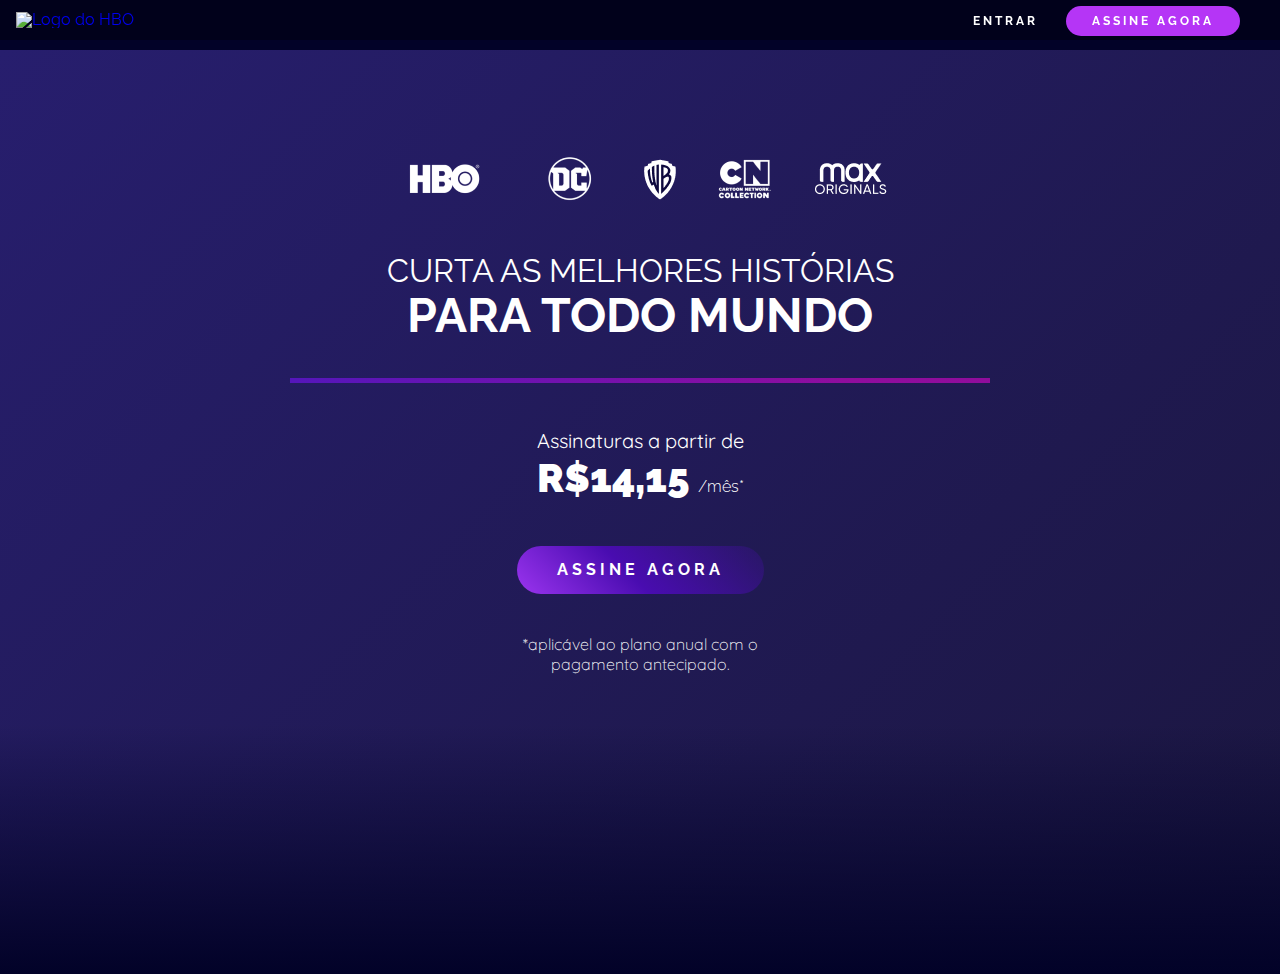
==== desafio-projeto-final/index.html @ c8a46933 "Adicionado animações no header." ====
<!DOCTYPE html>
<html lang="en">
  <head>
    <meta charset="UTF-8" />
    <meta http-equiv="X-UA-Compatible" content="IE=edge" />
    <meta name="viewport" content="width=device-width, initial-scale=1.0" />
    <link rel="stylesheet" href="./assets/styles/styles.css">
    <title>HBO Max</title>
  </head>
  <body>
    <header class="header">
      <nav class="menu">
        <a href="index.html" class="menu__logo">
            <img class="menu__logo-image"
            src="https://raw.githubusercontent.com/micheleambrosio/hbomax/85ffeaba746bdecaf8a9e4785da6135864cb60f9/assets/images/hbo-logo.svg"
            alt="Logo do HBO" />
        </a>
  
        <div class="menu__links">
          <a href="#" class="menu__item">Entrar</a>
          <a href="#" class="menu__item menu__item--button button ">Assine agora</a>
        </div>
      </nav>
      <section class="header__content">
        <article class="header__channels">
          <img class="header__channel" src="./assets/images/hbo.png" alt="HBO">
          <img class="header__channel" src="./assets/images/dc.png" alt="DC">
          <img class="header__channel header__image" src="./assets/images/wb.png" alt="Warner">
          <img class="header__channel" src="./assets/images/cartoon-network_neutral.png" alt="Cartoon Network">
          <img class="header__channel header__image" src="./assets/images/max_originals.png" alt="Max Originals">
        </article>

        <article class="header__title">
           <h1><span class="header__title--light">Curta as melhores histórias</span> para todo mundo</h1>
        </article>

        <div class="header__divider"></div>

        <article class="offer">
          <p>Assinaturas a partir de</p>
          <p class="offer__price">R$14,15 <span class="offer__price--small">/mês*</span></p>
        </article>

        <a href="#" class="header__button button button--gradient">assine agora</a>
        <article class="subscribe">
          <p class="text--small">*aplicável ao plano anual com o pagamento antecipado. </p>
        </article>
      </section>
    </header>

    <main>
      <section>
        
      </section>

      <section></section>
    </main>
    <footer></footer>
  </body>
</html>
---- desafio-projeto-final/assets/styles/styles.css ----
@import url(global.css);


body{
    background-color: var(--primary-color);
    color: var(--text-color)
}


.header{
    position: relative;
    margin-top: 50px;
    padding: 100px 0 300px;
    background: linear-gradient(-45deg, #56125b, #0f0f10, #271e6e);
    background-size: 400% 400%;
    animation: gradient 10s ease infinite alternate;
}
@keyframes gradient{
   0% {
      background-position: 0% 50%;
   }
   50%{
      background-position: 100% 50%;
   }
   100%{
      background-position: 0% 50%;
   }
}
header::after{
   content: "";
   width: 100%;
   height: 250px;
   background: linear-gradient(0deg,var(--primary-color), transparent);
   position: absolute;
   bottom: 0;
}
.header__content {
    margin: auto;
    display: flex;
    flex-direction: column;
    align-items: center;
    gap:40px;
    padding:0 40px;
}

.header__channels{
    display: flex;
    flex-wrap: wrap;
    justify-content: center;
    align-items: center;
    gap: 24px;
}

.header__channel{
    object-fit: cover;
}
 .header__title {
    text-transform:uppercase;
    line-height: 45px;
    text-align: center;
    font-size: 3rem;
    font-weight: bold;
 }
 .header__title--light {
    display: block;
    font-size: 2rem;
    font-weight: lighter;
 }

 .header__divider {
    width: 70%;
    max-width: 700px;
    height: 5px;
    background: var(--divider-bg-color);
 }

 .offer{
    text-align: center;
    font-size: 1.25rem;
    line-height: 2.3rem;
 }

 .offer__price {
    font-family: "Raleway", sans-serif;
    font-size: 2.5rem;
    font-weight: 900;
 }
 .offer__price--small{
    font-size: 1rem;
    font-weight: 300;
 }

 
 .subscribe{
    text-align: center;
    display: inline-block;
 }
 .subscribe .text--small {
    max-width: 300px;
    line-height: 1.25rem;
 }

 .header__button {
   animation: wiggle 2.2s 1s linear infinite;
 }
 .header__button:hover{
   animation-play-state: paused;
 }
 
 @keyframes wiggle {
   0%,
   10% {
     transform: rotate(0deg);
   }
   15% {
     transform: rotate(-15deg);
   }
   20% {
     transform: rotate(10deg);
   }
   25% {
     transform: rotate(-10deg);
   }
   30% {
     transform: rotate(10deg);
   }
   35% {
     transform: rotate(-10deg);
   }
   40%,
   100% {
     transform: rotate(0deg);
   }
 }
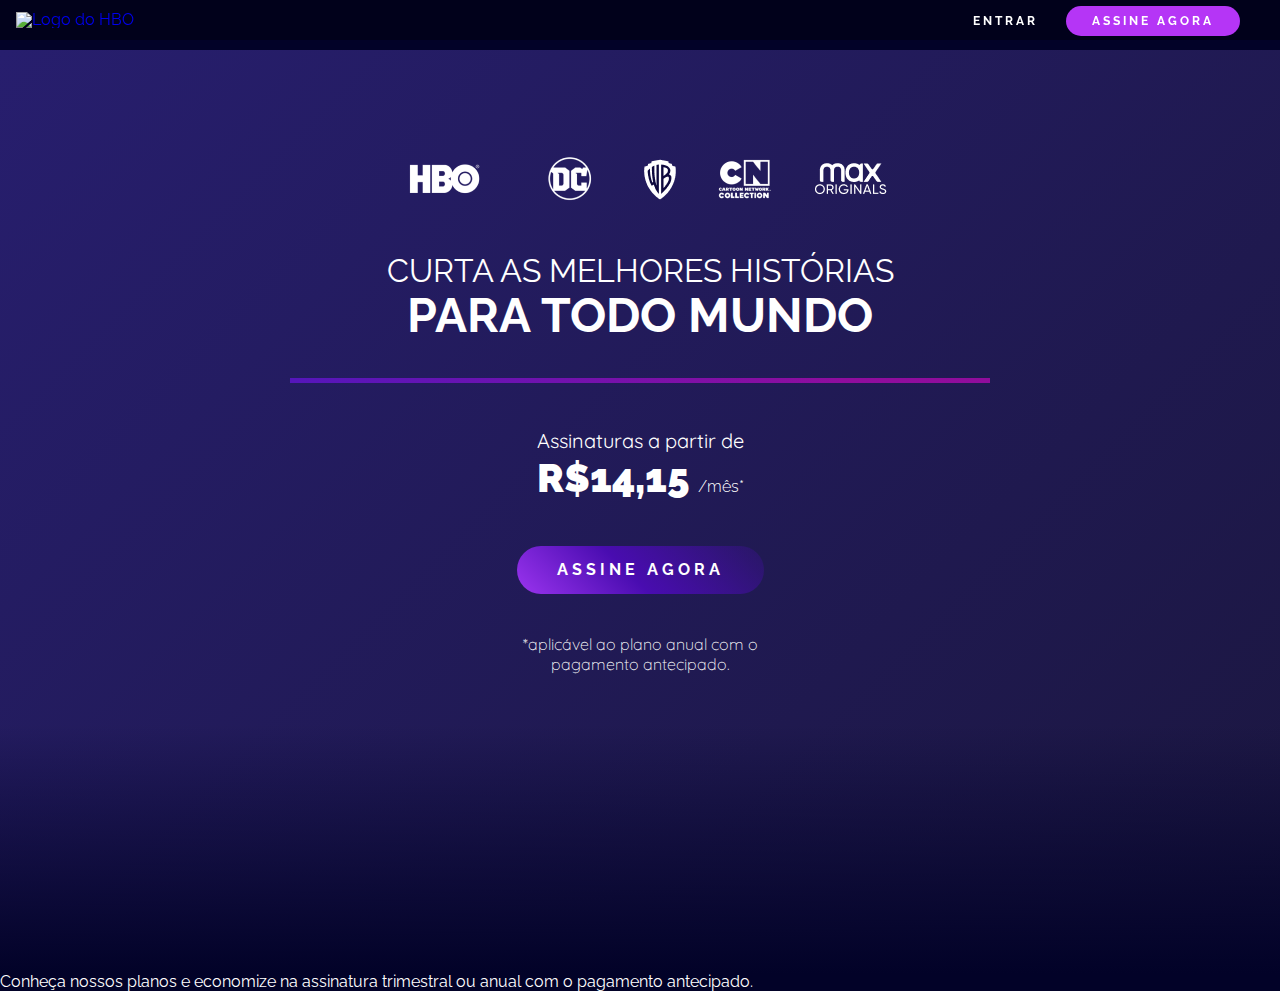
==== commit 3614e2ff: "Estruturado seção de cards de planos." ====
--- a/desafio-projeto-final/index.html
+++ b/desafio-projeto-final/index.html
@@ -18,7 +18,7 @@
   
         <div class="menu__links">
           <a href="#" class="menu__item">Entrar</a>
-          <a href="#" class="menu__item menu__item--button button ">Assine agora</a>
+          <a href="#subscription" class="menu__item menu__item--button button ">Assine agora</a>
         </div>
       </nav>
       <section class="header__content">
@@ -49,8 +49,17 @@
     </header>
 
     <main>
-      <section>
-        
+      <section id="subscription" class="subscription">
+        <div class="container">
+          <h2 class="title">
+            Conheça nossos planos e economize na assinatura trimestral ou anual
+            com o pagamento antecipado.
+          </h2>
+          <div class="subscription__plans">
+            <div class="subscription__cards"></div>
+            <div class="subscription__cards"></div>
+          </div>
+        </div>
       </section>
 
       <section></section>
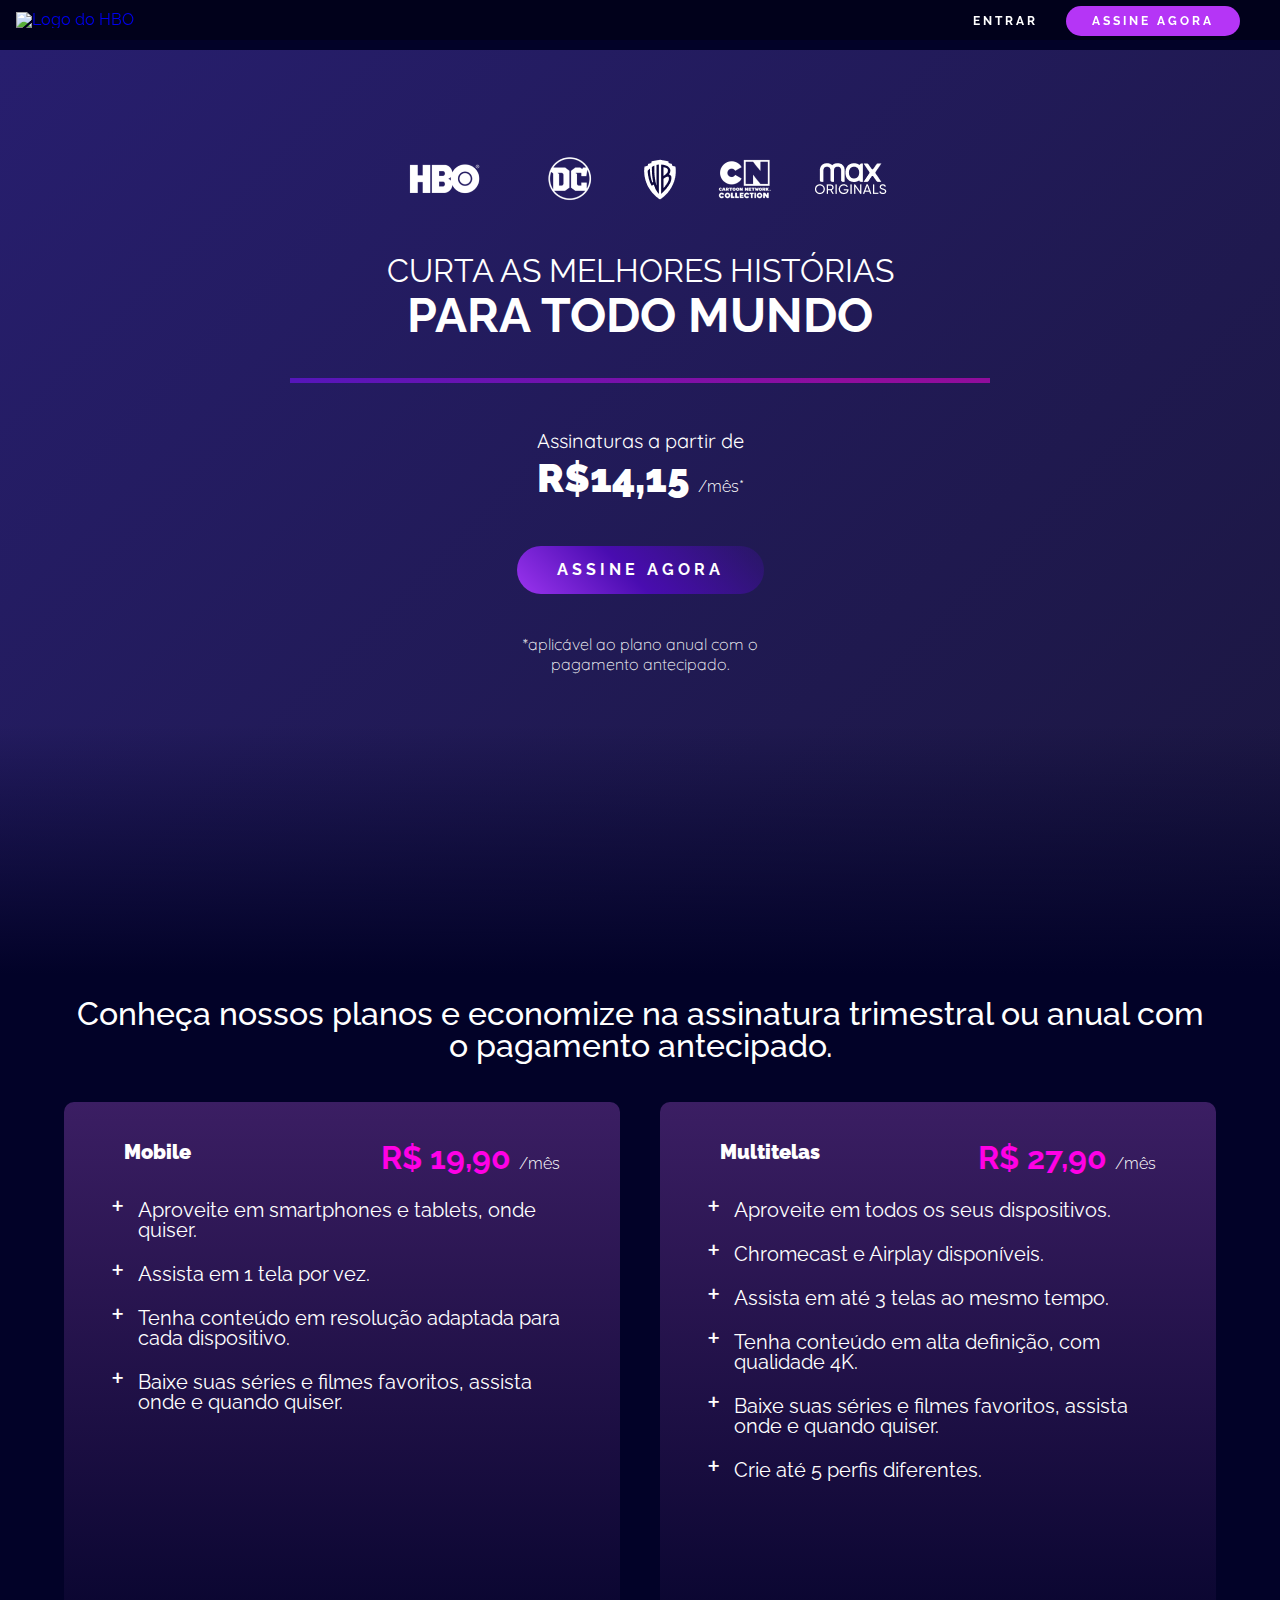
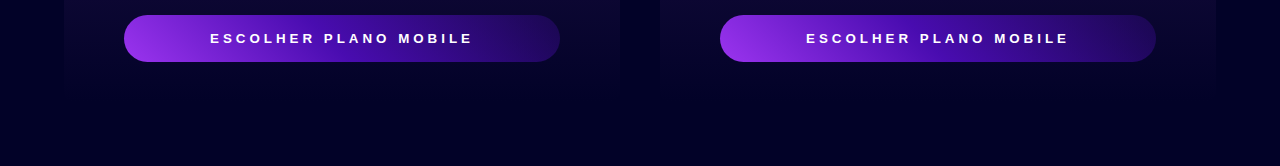
==== commit 36150cb3: "Estilizado cards do seção principal." ====
--- a/desafio-projeto-final/index.html
+++ b/desafio-projeto-final/index.html
@@ -49,20 +49,85 @@
     </header>
 
     <main>
+
       <section id="subscription" class="subscription">
+
         <div class="container">
+
           <h2 class="title">
             Conheça nossos planos e economize na assinatura trimestral ou anual
             com o pagamento antecipado.
           </h2>
+
           <div class="subscription__plans">
-            <div class="subscription__cards"></div>
-            <div class="subscription__cards"></div>
+
+            <div class="subscription__card">
+              <div>
+                <div class="subscription__plan">
+                  <h3>Mobile</h3>
+                  <p class="subscription__price">R$ 19,90 <span class="text--small">/mês</span></p>
+                </div>
+                <div class="subscription__goals">
+                  <ul>
+                    <li class="subscription__description">
+                      Aproveite em smartphones e tablets, onde quiser.
+                    </li>
+                    <li class="subscription__description">
+                      Assista em 1 tela por vez.
+                    </li>
+                    <li class="subscription__description">
+                      Tenha conteúdo em resolução adaptada para cada dispositivo.
+                    </li>
+                    <li class="subscription__description">
+                      Baixe suas séries e filmes favoritos, assista onde e quando
+                      quiser.
+                    </li>
+                  </ul>
+                </div>
+              </div>
+              <button class="button button--gradient">escolher plano mobile</button>
+            </div>
+
+            <div class="subscription__card">
+              <div>
+                <div class="subscription__plan">
+                  <h3>Multitelas</h3>
+                  <p class="subscription__price">R$ 27,90 <span class="text--small">/mês</span></p>
+                </div>
+                <div class="subscription__goals">
+                  <ul>
+                    <li class="subscription__description">
+                      Aproveite em todos os seus dispositivos.
+                    </li>
+                    <li class="subscription__description">
+                      Chromecast e Airplay disponíveis.
+                    </li>
+                    <li class="subscription__description">
+                      Assista em até 3 telas ao mesmo tempo.
+                    </li>
+                    <li class="subscription__description">
+                      Tenha conteúdo em alta definição, com qualidade 4K.
+                    </li>
+                    <li class="subscription__description">
+                      Baixe suas séries e filmes favoritos, assista onde e quando
+                      quiser.
+                    </li>
+                    <li class="subscription__description">
+                      Crie até 5 perfis diferentes.
+                    </li>
+                  </ul>
+                </div>
+              </div>
+              <button class="button button--gradient">escolher plano mobile</button>
+            </div>
+
           </div>
+
         </div>
       </section>
 
       <section></section>
+
     </main>
     <footer></footer>
   </body>
--- a/desafio-projeto-final/assets/styles/styles.css
+++ b/desafio-projeto-final/assets/styles/styles.css
@@ -133,10 +133,70 @@
    }
  }
 
- 
-
-
-
-
-
-
+ /* main */
+ .subscription{
+   /* adicionar imagem de fundo */
+ }
+ .subscription__plans{
+   display: flex;
+   justify-content: space-around;
+   margin: 40px 0px;
+   gap:40px;
+   perspective: 2000px;
+   perspective-origin:top ;
+
+ }
+ .subscription__card{
+   min-height: 600px;
+   display: flex;
+   flex-direction: column;
+   justify-content: space-between;
+   background: var(--card-bg-color);
+   padding: 40px 60px;
+   border-radius:10px;
+   transition: transform 1.2s ease-in-out 
+ }
+ .subscription__cards:hover{
+   /* Adicionar rotação  */
+   transform: rotateY(-45deg);
+ }
+ .title {
+   font-size: 2rem;
+   font-weight: 500;
+ }
+
+.subscription__plan{
+   display: flex;
+   justify-content: space-between;
+   font-size: 1.25rem;
+   font-weight: 900;
+   margin-bottom: 16px;
+}
+.subscription__price {
+  font-size: 2rem;
+  font-family: "Raleway", sans-serif;
+  color: var(--secondary-color);
+  font-weight: 700;
+}
+.subscription__price .text--small {
+   color: var(--text-color);
+ }
+
+.subscription__description{
+   text-align: left;
+   font-size: 1.25rem;
+   padding-left: 14px;
+   margin-bottom: 14px;
+}
+.subscription__description::marker {
+   content: "+";
+   font-size: 2rem;
+   margin: 0 8px 0 0;
+
+}
+
+
+
+
+
+
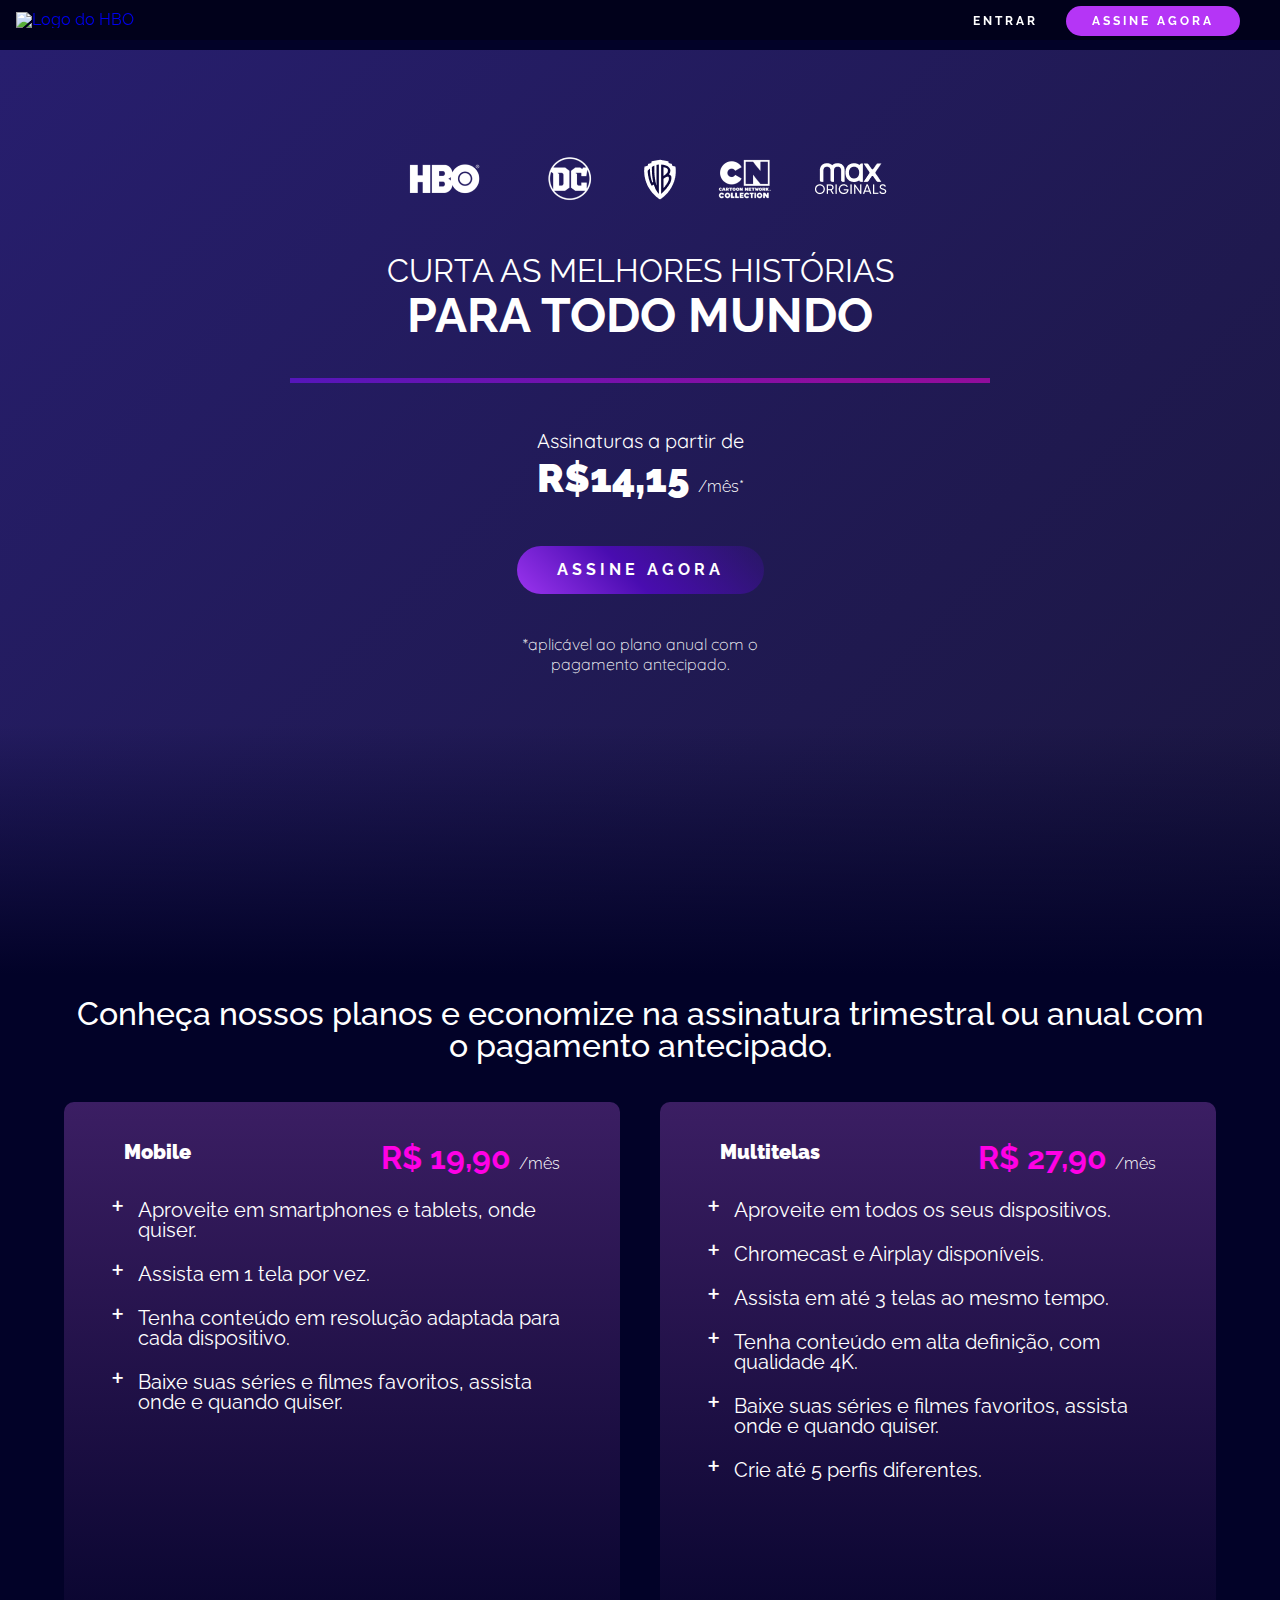
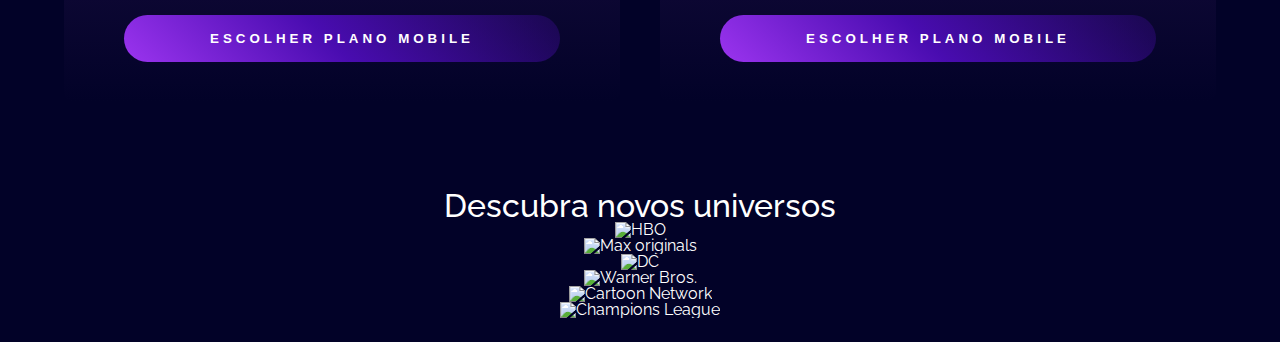
==== commit b199914b: "Estruturado seção de cards dos conteúdos." ====
--- a/desafio-projeto-final/index.html
+++ b/desafio-projeto-final/index.html
@@ -126,7 +126,38 @@
         </div>
       </section>
 
-      <section></section>
+      <section id="contents" class="contents container">
+
+        <h2 class="title">Descubra novos universos</h2>
+
+        <div class="contents__container">
+
+          <div class="contents__card">
+            <img src="https://github.com/micheleambrosio/hbomax/blob/master/assets/images/hbo-default_0.webp?raw=true" alt="HBO" class="contents__image">
+          </div>
+
+          <div class="contents__card">
+            <img src="https://github.com/micheleambrosio/hbomax/blob/master/assets/images/MAX-Default.webp?raw=true" alt="Max originals" class="contents__image">
+          </div>
+
+          <div class="contents__card">
+            <img src="https://github.com/micheleambrosio/hbomax/blob/master/assets/images/DC_Default.webp?raw=true" alt="DC" class="contents__image">
+          </div>
+
+          <div class="contents__card">
+            <img src="https://github.com/micheleambrosio/hbomax/blob/master/assets/images/WB-Default.webp?raw=true" alt="Warner Bros." class="contents__image">
+          </div>
+
+          <div class="contents__card">
+            <img src="https://github.com/micheleambrosio/hbomax/blob/master/assets/images/CN-Default.webp?raw=true" alt="Cartoon Network" class="contents__image">
+          </div>
+
+          <div class="contents__card">
+            <img src="https://github.com/micheleambrosio/hbomax/blob/master/assets/images/UCL-Default.webp?raw=true" alt="Champions League" class="contents__image">
+          </div>
+        </div>
+
+      </section>
 
     </main>
     <footer></footer>
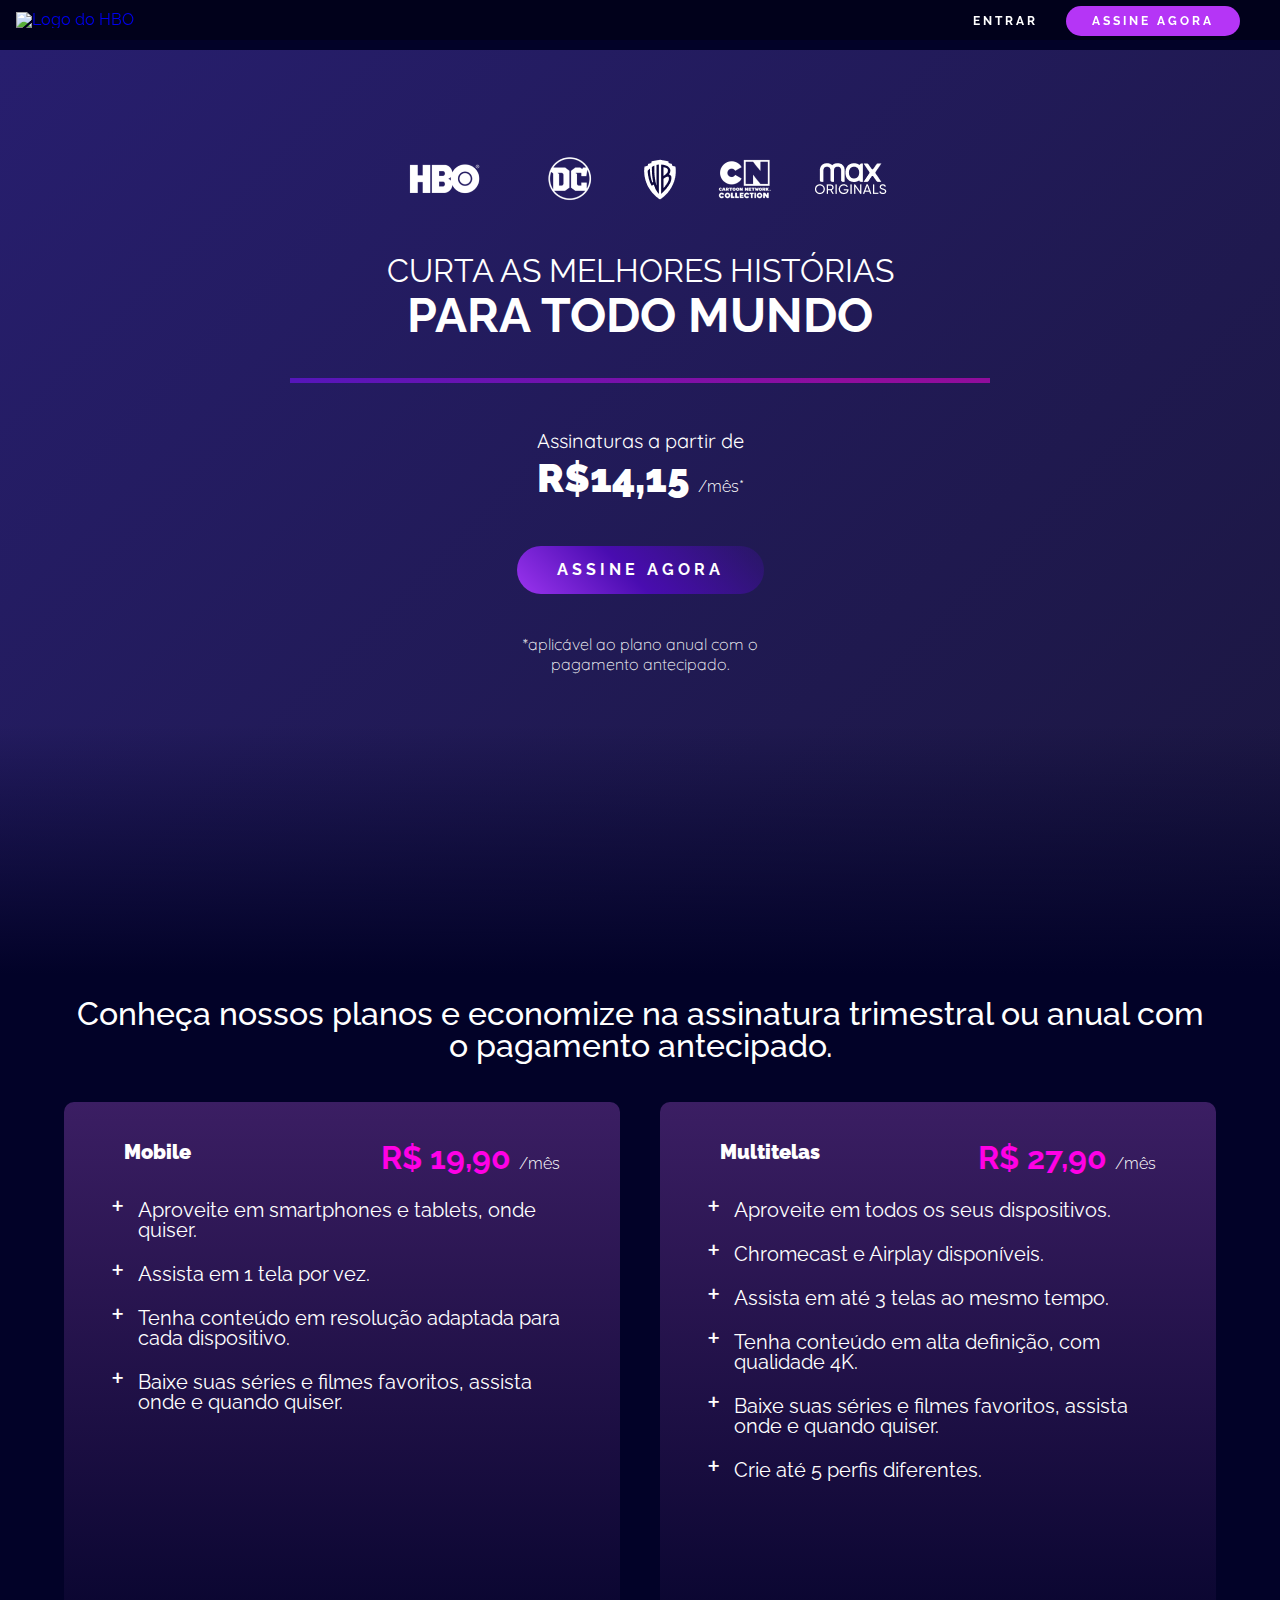
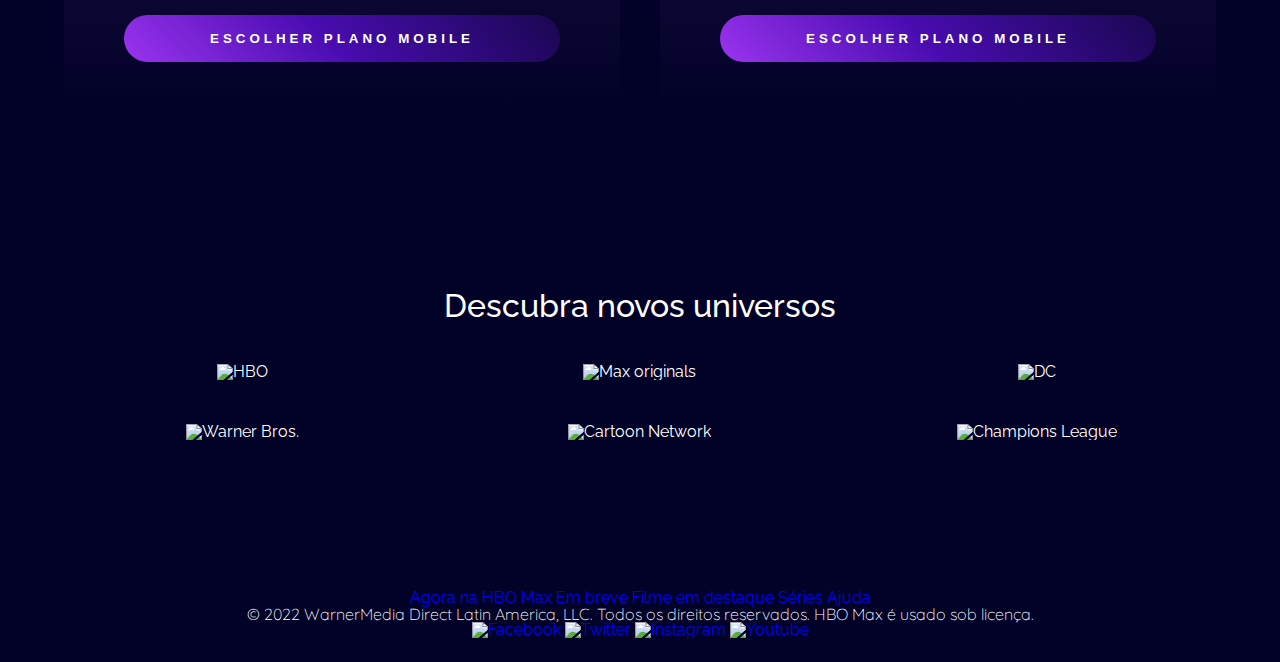
==== commit 2bcf6bce: "Estruturado footer da página." ====
--- a/desafio-projeto-final/index.html
+++ b/desafio-projeto-final/index.html
@@ -49,7 +49,6 @@
     </header>
 
     <main>
-
       <section id="subscription" class="subscription">
 
         <div class="container">
@@ -127,7 +126,6 @@
       </section>
 
       <section id="contents" class="contents container">
-
         <h2 class="title">Descubra novos universos</h2>
 
         <div class="contents__container">
@@ -156,10 +154,35 @@
             <img src="https://github.com/micheleambrosio/hbomax/blob/master/assets/images/UCL-Default.webp?raw=true" alt="Champions League" class="contents__image">
           </div>
         </div>
+      </section>
+    </main>
 
-      </section>
+    <footer class="footer container">
+      <div>
+        <a href="https://www.hbomax.com/br/pt/sitemap" class="fotter__link">Agora na HBO Max</a>
+        <a href="https://www.hbomax.com/br/pt/coming-soon" class="fotter__link">Em breve</a>
+        <a href="https://www.hbomax.com/br/pt/feature" class="fotter__link">Filme em destaque</a>
+        <a href="https://www.hbomax.com/br/pt/series" class="fotter__link">Séries</a>
+        <a href="https://help.hbomax.com/br" class="fotter__link">Ajuda</a>
+      </div>
 
-    </main>
-    <footer></footer>
+      <p class="text--small footer__copyr">© 2022 WarnerMedia Direct Latin America, LLC. Todos os direitos reservados. HBO Max é usado sob licença. </p>
+
+      <div class="footer__social">
+        <a href="https://www.facebook.com/HBOMaxBr/" class="footer__social-link">
+          <img src="https://github.com/micheleambrosio/hbomax/raw/master/assets/images/fb_0.png" alt="Facebook">
+        </a>
+        <a href="https://twitter.com/HBOMaxBR" class="footer__social-link">
+          <img src="https://github.com/micheleambrosio/hbomax/raw/master/assets/images/twitter_0.png" alt="Twitter">
+        </a>
+        <a href="https://www.instagram.com/hbomaxbr/" class="footer__social-link">
+          <img src="https://github.com/micheleambrosio/hbomax/raw/master/assets/images/instagram_0.png" alt="Instagram">
+        </a>
+        <a href="https://www.youtube.com/c/hbomaxbr" class="footer__social-link">
+          <img src="https://github.com/micheleambrosio/hbomax/raw/master/assets/images/youtube_0.png" alt="Youtube">
+        </a>
+      </div>
+
+    </footer>
   </body>
 </html>
--- a/desafio-projeto-final/assets/styles/styles.css
+++ b/desafio-projeto-final/assets/styles/styles.css
@@ -195,8 +195,65 @@
 
 }
 
-
-
-
-
-
+/* contents */
+.contents {
+  margin: 100px auto;
+}
+
+.contents__container{
+  margin-top: 40px;
+  display: grid;
+  grid-template-columns: repeat(3, 1fr);
+  gap: 40px;
+
+}
+
+.contents__card {
+  background-repeat: no-repeat;
+  background-size: cover;
+  background-position: center;
+  border-radius: 16px;
+  border: 2px solid transparent;
+  /* adicionar transição com hover*/
+  transition: transform 0.9s, background 1s, border 1s;
+}
+
+.contents__image{
+  width: 100%;
+  object-fit: cover;
+  object-position: center;
+  /* adicionar transição com hover */
+  transition: opacity 2s;
+}
+
+.contents__card:hover{
+  transform: scale(1.05);
+  border: 2px solid var(--tertiary-color)
+}
+
+.contents__card:hover .contents__image{
+  opacity: 0;
+}
+
+.contents__card:nth-child(1):hover{
+  background-image: url("https://github.com/micheleambrosio/hbomax/blob/master/assets/images/hbo-hover_0.webp?raw=true");
+}
+.contents__card:nth-child(2):hover{
+  background-image: url("https://github.com/micheleambrosio/hbomax/blob/master/assets/images/MAX-Hover.webp?raw=true");
+}
+.contents__card:nth-child(3):hover{
+  background-image: url("https://github.com/micheleambrosio/hbomax/blob/master/assets/images/DC-Hover.webp?raw=true");
+}
+.contents__card:nth-child(4):hover{
+  background-image: url("https://github.com/micheleambrosio/hbomax/blob/master/assets/images/WB-Hover.webp?raw=true");
+}
+.contents__card:nth-child(5):hover{
+  background-image: url("https://github.com/micheleambrosio/hbomax/blob/master/assets/images/CN-Hover.png?raw=true");
+}
+.contents__card:nth-child(6):hover{
+  background-image: url("https://github.com/micheleambrosio/hbomax/blob/master/assets/images/UCL-Hover.webp?raw=true");
+}
+
+
+
+
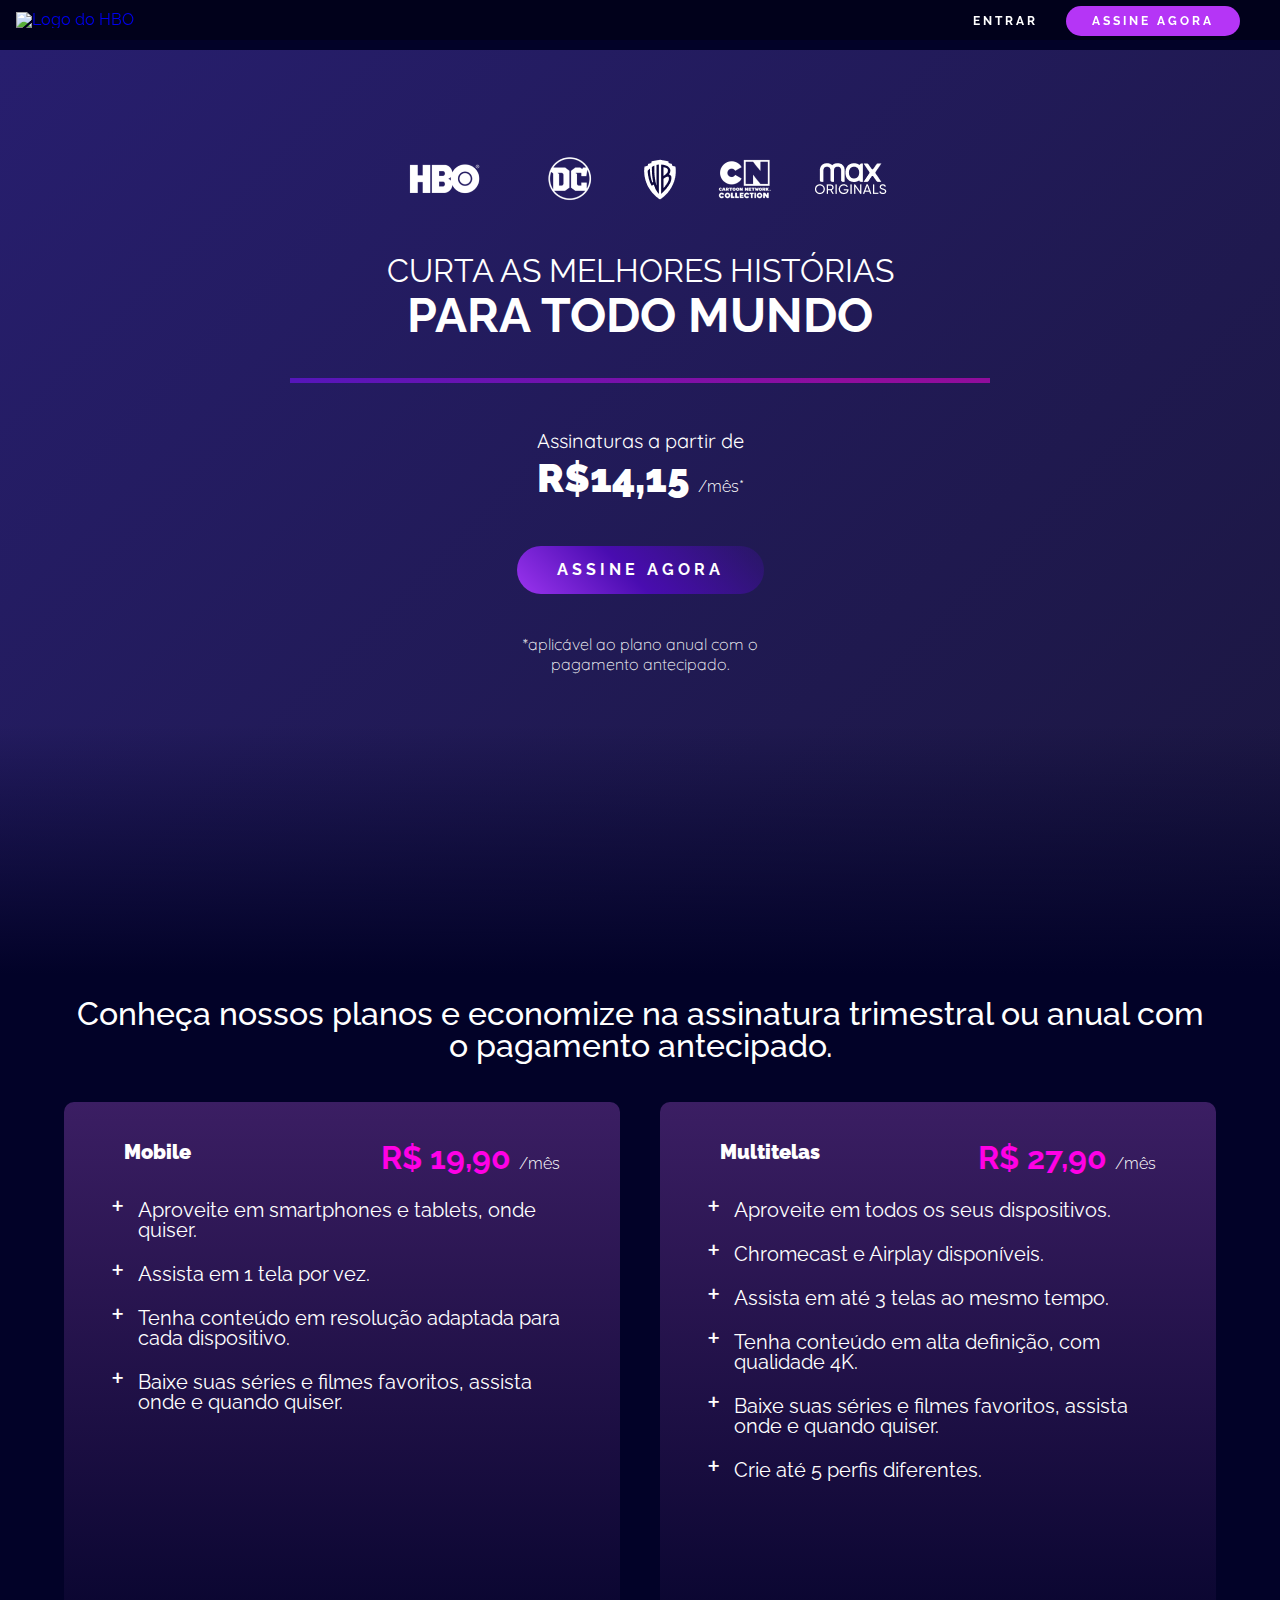
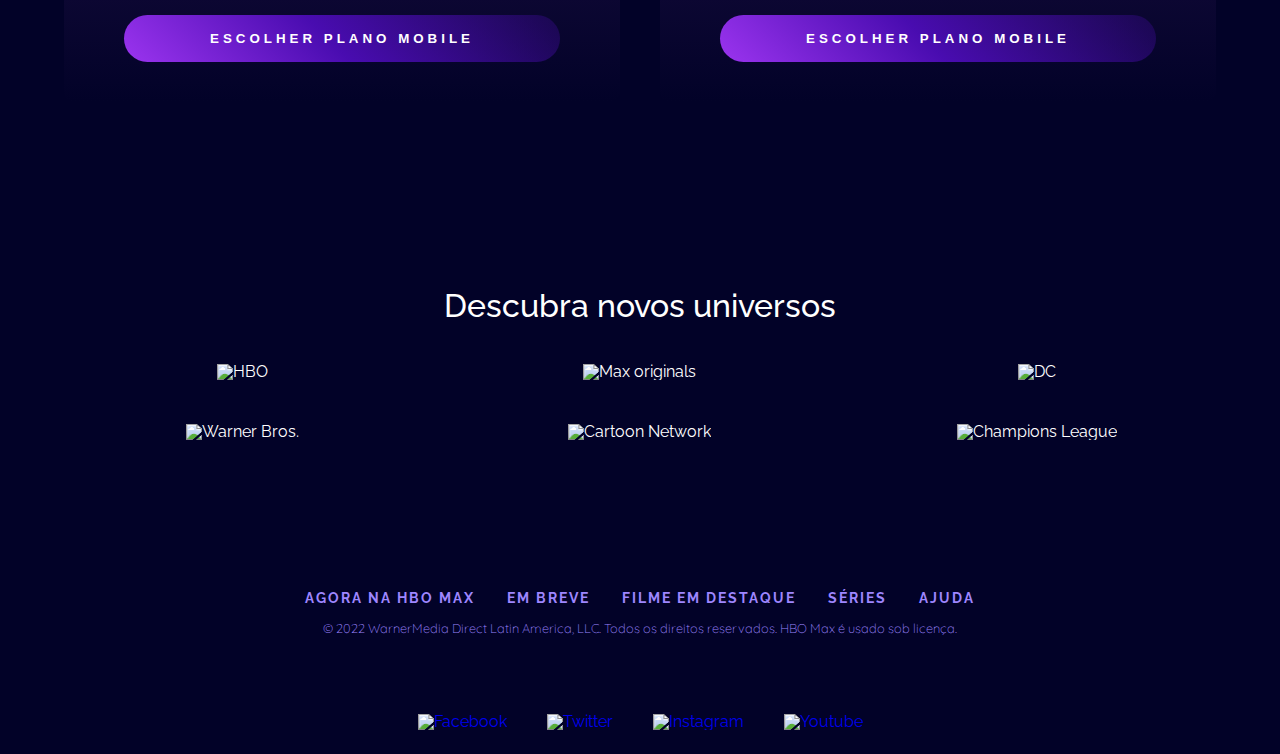
==== commit 07c02459: "Estilizado footer da página." ====
--- a/desafio-projeto-final/index.html
+++ b/desafio-projeto-final/index.html
@@ -159,11 +159,11 @@
 
     <footer class="footer container">
       <div>
-        <a href="https://www.hbomax.com/br/pt/sitemap" class="fotter__link">Agora na HBO Max</a>
-        <a href="https://www.hbomax.com/br/pt/coming-soon" class="fotter__link">Em breve</a>
-        <a href="https://www.hbomax.com/br/pt/feature" class="fotter__link">Filme em destaque</a>
-        <a href="https://www.hbomax.com/br/pt/series" class="fotter__link">Séries</a>
-        <a href="https://help.hbomax.com/br" class="fotter__link">Ajuda</a>
+        <a href="https://www.hbomax.com/br/pt/sitemap" class="footer__link">Agora na HBO Max</a>
+        <a href="https://www.hbomax.com/br/pt/coming-soon" class="footer__link">Em breve</a>
+        <a href="https://www.hbomax.com/br/pt/feature" class="footer__link">Filme em destaque</a>
+        <a href="https://www.hbomax.com/br/pt/series" class="footer__link">Séries</a>
+        <a href="https://help.hbomax.com/br" class="footer__link">Ajuda</a>
       </div>
 
       <p class="text--small footer__copyr">© 2022 WarnerMedia Direct Latin America, LLC. Todos os direitos reservados. HBO Max é usado sob licença. </p>
--- a/desafio-projeto-final/assets/styles/styles.css
+++ b/desafio-projeto-final/assets/styles/styles.css
@@ -134,9 +134,6 @@
  }
 
  /* main */
- .subscription{
-   /* adicionar imagem de fundo */
- }
  .subscription__plans{
    display: flex;
    justify-content: space-around;
@@ -257,3 +254,4 @@
 
 
 
+
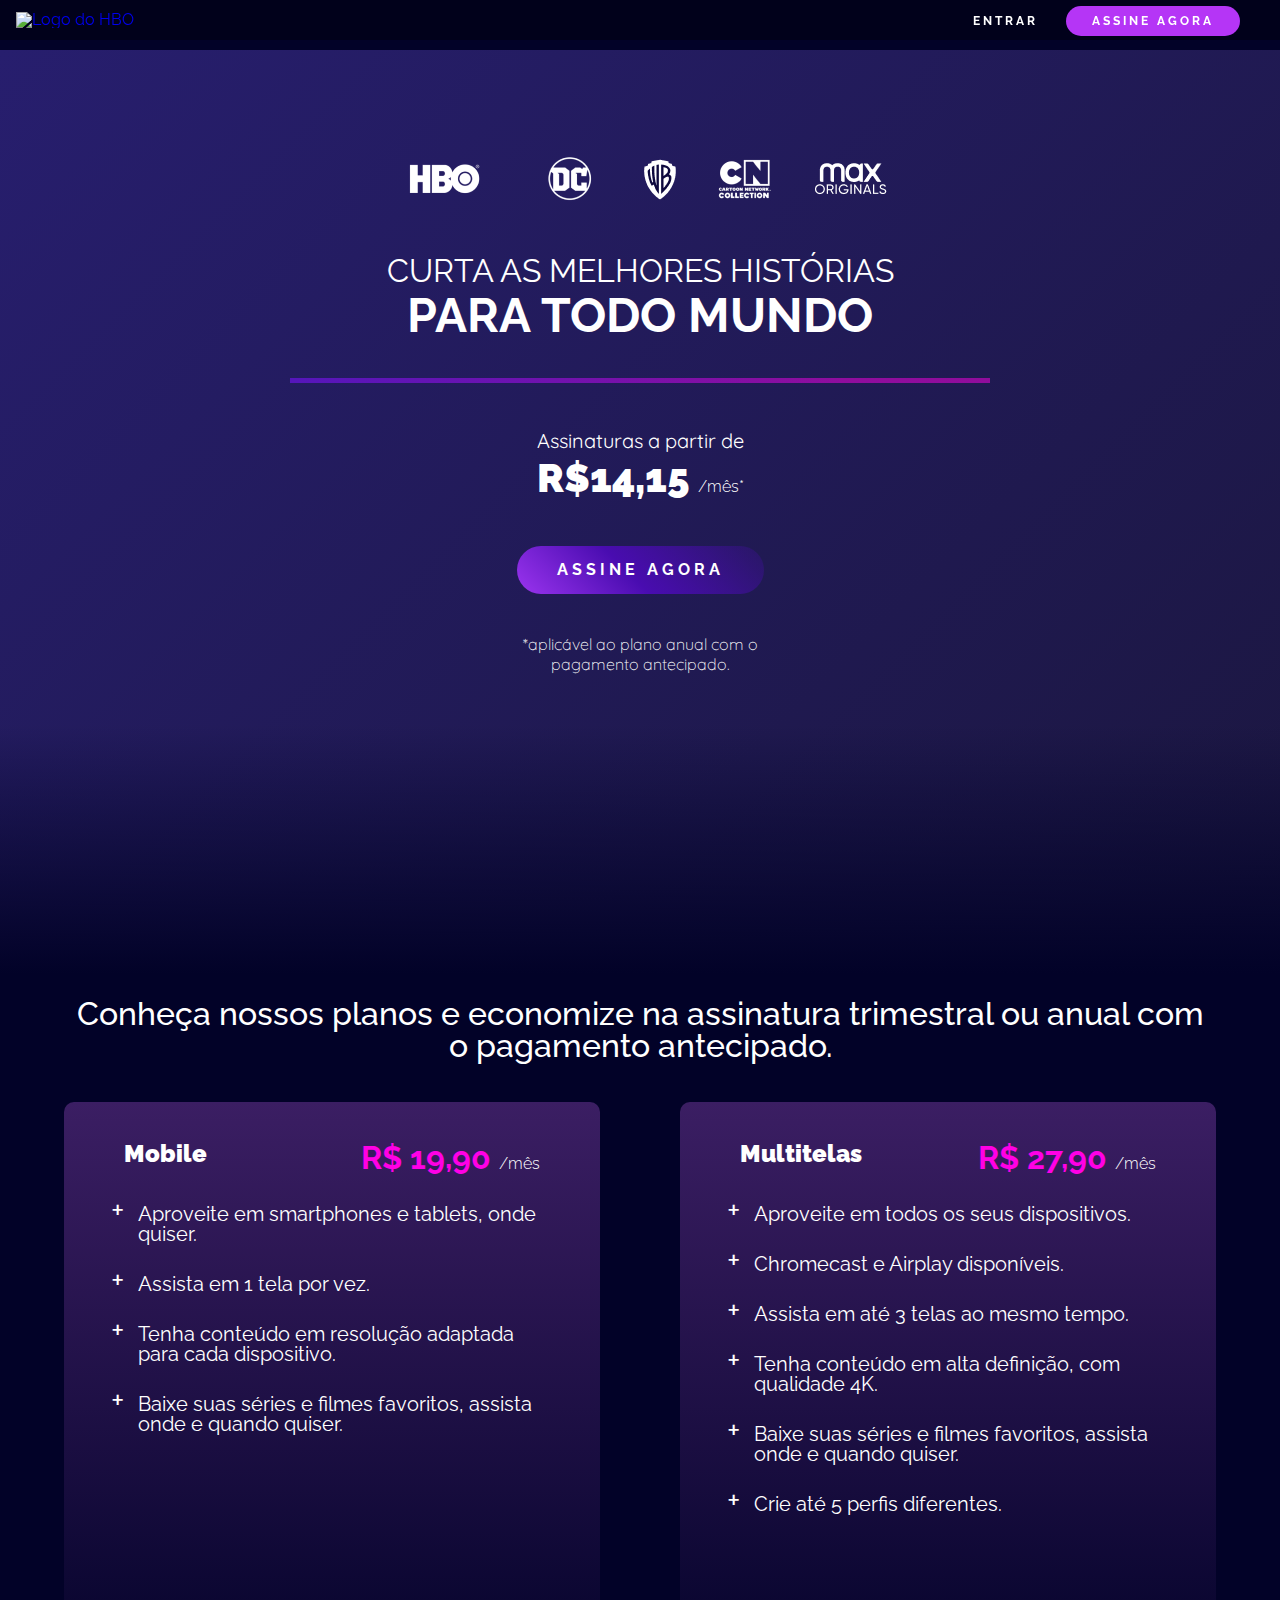
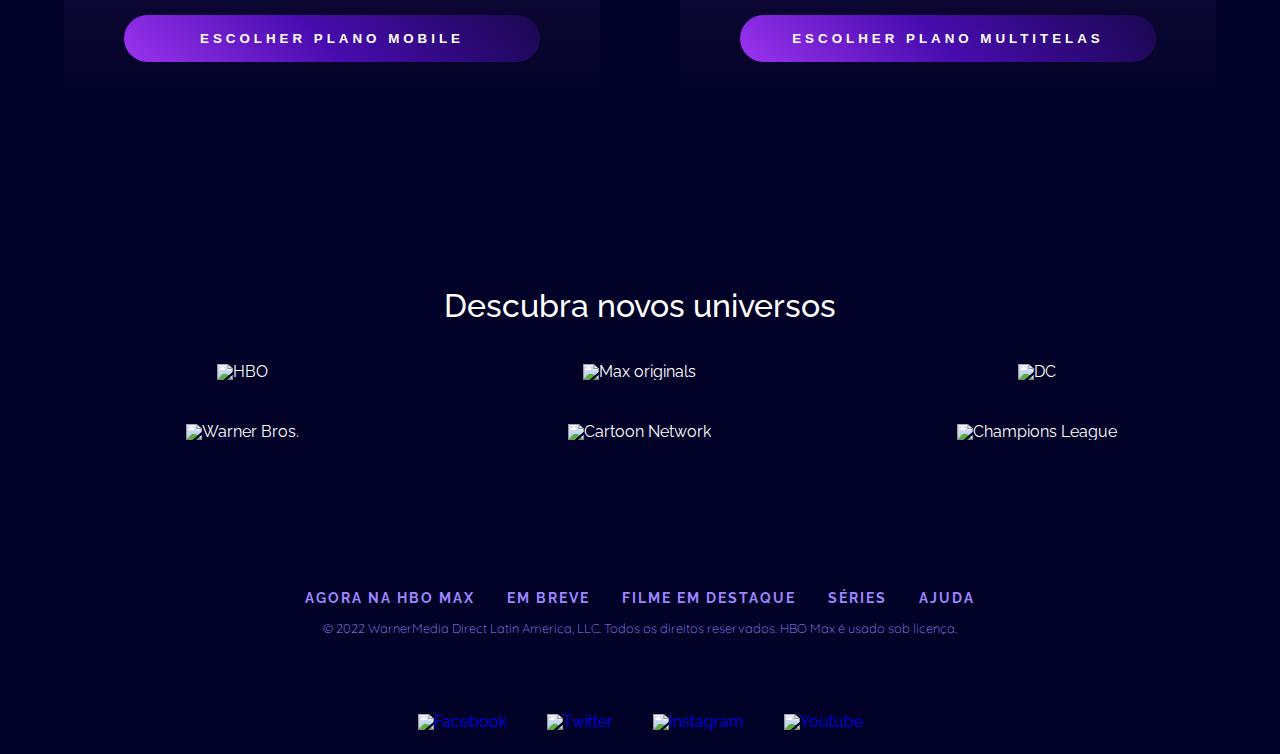
==== commit 6991e65e: "Adicionado efeito de rotação nos cards de planos." ====
--- a/desafio-projeto-final/index.html
+++ b/desafio-projeto-final/index.html
@@ -17,7 +17,7 @@
         </a>
   
         <div class="menu__links">
-          <a href="#" class="menu__item">Entrar</a>
+          <a href="signIn.html" class="menu__item">Entrar</a>
           <a href="#subscription" class="menu__item menu__item--button button ">Assine agora</a>
         </div>
       </nav>
@@ -49,7 +49,7 @@
     </header>
 
     <main>
-      <section id="subscription" class="subscription">
+      <section id="subscription" class="subscription main-bg-image">
 
         <div class="container">
 
@@ -61,7 +61,7 @@
           <div class="subscription__plans">
 
             <div class="subscription__card">
-              <div>
+              <div class="subscription__wrapper">
                 <div class="subscription__plan">
                   <h3>Mobile</h3>
                   <p class="subscription__price">R$ 19,90 <span class="text--small">/mês</span></p>
@@ -88,7 +88,7 @@
             </div>
 
             <div class="subscription__card">
-              <div>
+              <div class="subscription__wrapper">
                 <div class="subscription__plan">
                   <h3>Multitelas</h3>
                   <p class="subscription__price">R$ 27,90 <span class="text--small">/mês</span></p>
@@ -117,7 +117,7 @@
                   </ul>
                 </div>
               </div>
-              <button class="button button--gradient">escolher plano mobile</button>
+              <button class="button button--gradient">escolher plano multitelas</button>
             </div>
 
           </div>
--- a/desafio-projeto-final/assets/styles/styles.css
+++ b/desafio-projeto-final/assets/styles/styles.css
@@ -1,12 +1,5 @@
 @import url(global.css);
-
-
-body{
-    background-color: var(--primary-color);
-    color: var(--text-color)
-}
-
-
+/* Organizar código */
 .header{
     position: relative;
     margin-top: 50px;
@@ -15,17 +8,7 @@
     background-size: 400% 400%;
     animation: gradient 10s ease infinite alternate;
 }
-@keyframes gradient{
-   0% {
-      background-position: 0% 50%;
-   }
-   50%{
-      background-position: 100% 50%;
-   }
-   100%{
-      background-position: 0% 50%;
-   }
-}
+
 header::after{
    content: "";
    width: 100%;
@@ -102,47 +85,19 @@
 
  .header__button {
    animation: wiggle 2.2s 1s linear infinite;
- }
- .header__button:hover{
-   animation-play-state: paused;
- }
- 
- @keyframes wiggle {
-   0%,
-   10% {
-     transform: rotate(0deg);
-   }
-   15% {
-     transform: rotate(-15deg);
-   }
-   20% {
-     transform: rotate(10deg);
-   }
-   25% {
-     transform: rotate(-10deg);
-   }
-   30% {
-     transform: rotate(10deg);
-   }
-   35% {
-     transform: rotate(-10deg);
-   }
-   40%,
-   100% {
-     transform: rotate(0deg);
-   }
- }
-
- /* main */
+   transition: transform 1s;
+ }
+
  .subscription__plans{
    display: flex;
    justify-content: space-around;
    margin: 40px 0px;
-   gap:40px;
+   gap:80px;
    perspective: 2000px;
-   perspective-origin:top ;
-
- }
+   perspective-origin:top;
+  
+ }
+
  .subscription__card{
    min-height: 600px;
    display: flex;
@@ -153,10 +108,17 @@
    border-radius:10px;
    transition: transform 1.2s ease-in-out 
  }
- .subscription__cards:hover{
-   /* Adicionar rotação  */
-   transform: rotateY(-45deg);
- }
+
+ /* Efeito de rotação dos cards - Não compativel nativamente com o Firefox */
+ .subscription__plans:has(.subscription__card:nth-child(1):hover)
+  .subscription__card:nth-child(2) {
+  transform: rotateY(-45deg);
+}
+
+.subscription__plans:has(.subscription__card:nth-child(2):hover)
+  .subscription__card:nth-child(1) {
+  transform: rotateY(45deg);
+}
  .title {
    font-size: 2rem;
    font-weight: 500;
@@ -165,9 +127,9 @@
 .subscription__plan{
    display: flex;
    justify-content: space-between;
-   font-size: 1.25rem;
+   font-size: 1.50rem;
    font-weight: 900;
-   margin-bottom: 16px;
+   margin-bottom: 20px;
 }
 .subscription__price {
   font-size: 2rem;
@@ -183,13 +145,12 @@
    text-align: left;
    font-size: 1.25rem;
    padding-left: 14px;
-   margin-bottom: 14px;
+   margin-bottom: 20px;
 }
 .subscription__description::marker {
    content: "+";
    font-size: 2rem;
    margin: 0 8px 0 0;
-
 }
 
 /* contents */
@@ -211,7 +172,6 @@
   background-position: center;
   border-radius: 16px;
   border: 2px solid transparent;
-  /* adicionar transição com hover*/
   transition: transform 0.9s, background 1s, border 1s;
 }
 
@@ -219,7 +179,6 @@
   width: 100%;
   object-fit: cover;
   object-position: center;
-  /* adicionar transição com hover */
   transition: opacity 2s;
 }
 
@@ -232,6 +191,7 @@
   opacity: 0;
 }
 
+/* Transição das imagens */
 .contents__card:nth-child(1):hover{
   background-image: url("https://github.com/micheleambrosio/hbomax/blob/master/assets/images/hbo-hover_0.webp?raw=true");
 }
@@ -251,7 +211,49 @@
   background-image: url("https://github.com/micheleambrosio/hbomax/blob/master/assets/images/UCL-Hover.webp?raw=true");
 }
 
-
-
-
-
+/* Animações */
+@keyframes wiggle {
+  0%,
+  10% {
+    transform: rotate(0deg);
+  }
+  15% {
+    transform: rotate(-15deg);
+  }
+  20% {
+    transform: rotate(10deg);
+  }
+  25% {
+    transform: rotate(-10deg);
+  }
+  30% {
+    transform: rotate(10deg);
+  }
+  35% {
+    transform: rotate(-10deg);
+  }
+  40%,
+  100% {
+    transform: rotate(0deg);
+  }
+}
+@keyframes gradient{
+ 0% {
+    background-position: 0% 50%;
+ }
+ 50%{
+    background-position: 100% 50%;
+ }
+ 100%{
+    background-position: 0% 50%;
+ }
+}
+
+/* Media Queries */
+@media  screen and (max-width:1200px) {
+  .subscription__plans{
+    flex-direction: column;
+  }
+ }
+
+
